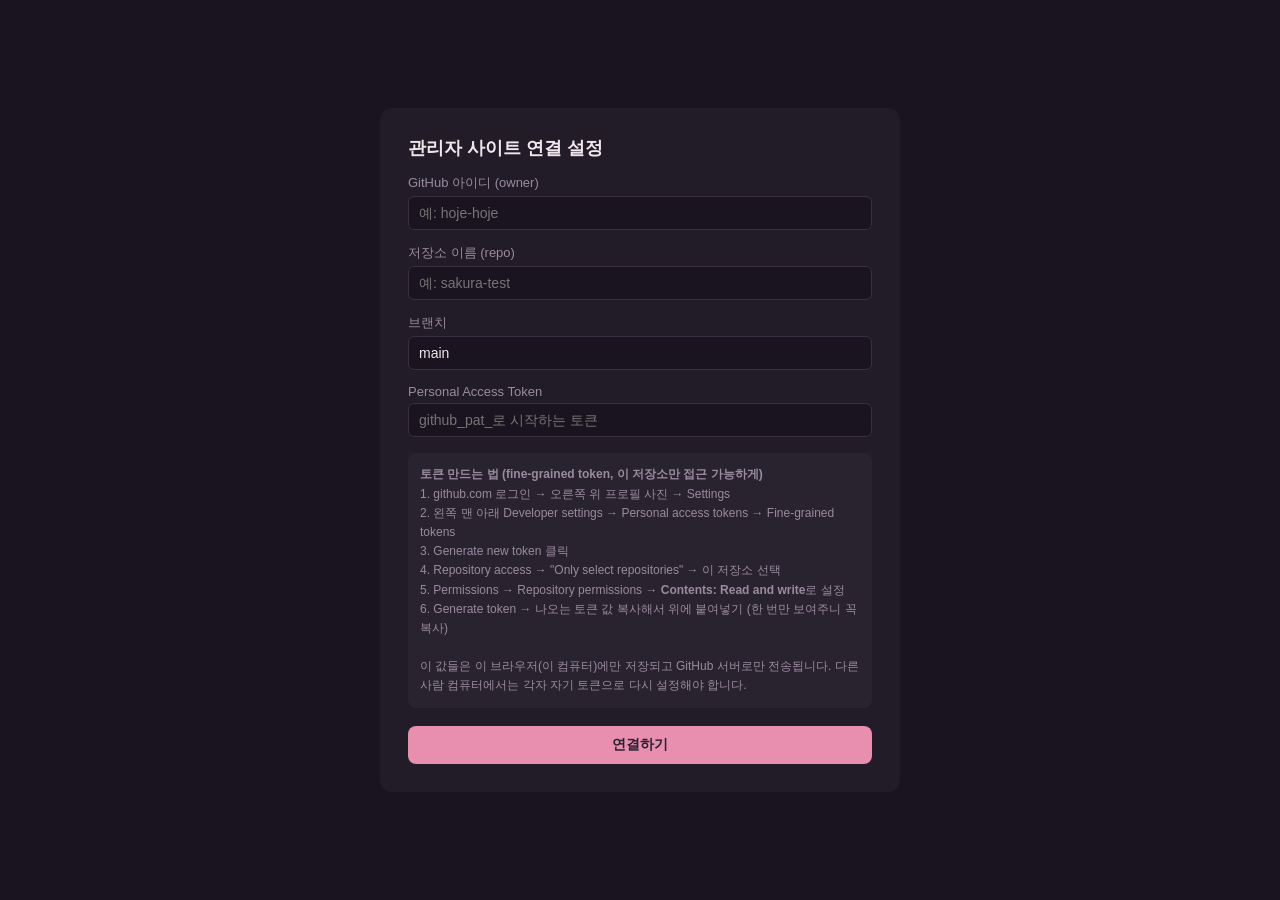
==== admin/index.html @ 134c0f97 "관리자 사이트 추가" ====
<!DOCTYPE html>
<html lang="ko">
<head>
<meta charset="UTF-8">
<meta name="viewport" content="width=device-width, initial-scale=1.0">
<title>관리자 - 벚꽃 내리는 시대에 결투를</title>
<style>
  :root {
    --bg: #1a1420;
    --panel: #221b28;
    --border: #3a2e42;
    --accent: #e88fb0;
    --text: #f0e6ec;
    --muted: #9a8ba0;
    --green: #7dd88f;
    --red: #e88f8f;
  }
  * { box-sizing: border-box; }
  body {
    margin: 0;
    background: var(--bg);
    color: var(--text);
    font-family: "Pretendard", "Noto Sans KR", sans-serif;
    height: 100vh;
    overflow: hidden;
  }
  a { color: var(--accent); }

  /* ---------- 설정 화면 ---------- */
  #setup-screen {
    height: 100%;
    display: flex;
    align-items: center;
    justify-content: center;
    padding: 20px;
  }
  #setup-screen.hidden { display: none; }
  .setup-box {
    background: var(--panel);
    border-radius: 12px;
    padding: 28px;
    max-width: 520px;
    width: 100%;
  }
  .setup-box h1 { margin-top: 0; font-size: 18px; }
  .setup-box label { display: block; font-size: 13px; color: var(--muted); margin: 14px 0 4px; }
  .setup-box input {
    width: 100%;
    padding: 8px 10px;
    background: var(--bg);
    border: 1px solid var(--border);
    border-radius: 6px;
    color: var(--text);
    font-size: 14px;
  }
  .setup-box .help {
    font-size: 12px;
    color: var(--muted);
    margin-top: 16px;
    line-height: 1.6;
    background: rgba(255,255,255,0.03);
    padding: 12px;
    border-radius: 8px;
  }
  .setup-box button {
    margin-top: 18px;
    width: 100%;
    background: var(--accent);
    color: #2a2130;
    border: none;
    border-radius: 8px;
    padding: 10px;
    font-weight: bold;
    font-size: 14px;
    cursor: pointer;
  }

  /* ---------- 메인 화면 ---------- */
  #main-screen { display: none; height: 100%; }
  #main-screen.active { display: flex; }

  #sidebar {
    width: 260px;
    flex-shrink: 0;
    background: var(--panel);
    border-right: 1px solid var(--border);
    overflow-y: auto;
    padding: 16px 0;
  }
  #sidebar h1 {
    font-size: 14px;
    padding: 0 16px 12px;
    margin: 0;
    border-bottom: 1px solid var(--border);
    margin-bottom: 8px;
    display: flex;
    justify-content: space-between;
    align-items: center;
  }
  #sidebar h1 .settings-link { font-size: 11px; color: var(--muted); cursor: pointer; text-decoration: underline; }
  .group-title {
    font-size: 12px;
    color: var(--muted);
    padding: 12px 16px 4px;
    text-transform: uppercase;
    letter-spacing: 0.05em;
  }
  .file-item {
    padding: 8px 16px;
    cursor: pointer;
    font-size: 14px;
    border-left: 3px solid transparent;
  }
  .file-item:hover { background: rgba(232,143,176,0.08); }
  .file-item.active {
    border-left-color: var(--accent);
    background: rgba(232,143,176,0.15);
    color: var(--accent);
  }
  .file-item.dirty::after { content: " ●"; color: var(--accent); }

  #main {
    flex: 1;
    display: flex;
    flex-direction: column;
    overflow: hidden;
  }
  #main-header {
    padding: 10px 20px;
    border-bottom: 1px solid var(--border);
    display: flex;
    align-items: center;
    gap: 12px;
    flex-shrink: 0;
  }
  #main-header .path { font-size: 14px; color: var(--muted); flex-shrink: 0; }
  #commit-msg {
    flex: 1;
    padding: 6px 10px;
    background: var(--bg);
    border: 1px solid var(--border);
    border-radius: 6px;
    color: var(--text);
    font-size: 13px;
  }
  #save-btn {
    background: var(--accent);
    color: #2a2130;
    border: none;
    border-radius: 6px;
    padding: 8px 16px;
    font-weight: bold;
    font-size: 13px;
    cursor: pointer;
    white-space: nowrap;
  }
  #save-btn:disabled { opacity: 0.4; cursor: not-allowed; }
  #status {
    font-size: 12px;
    padding: 6px 20px;
    flex-shrink: 0;
  }
  #status.saving { color: var(--muted); }
  #status.success { color: var(--green); }
  #status.error { color: var(--red); }

  #editor {
    flex: 1;
    width: 100%;
    background: var(--bg);
    color: var(--text);
    border: none;
    outline: none;
    resize: none;
    font-family: "Consolas", "Monaco", monospace;
    font-size: 13px;
    line-height: 1.6;
    padding: 20px;
  }
  #empty-state {
    display: flex;
    align-items: center;
    justify-content: center;
    height: 100%;
    color: var(--muted);
  }
</style>
</head>
<body>

<!-- ============ 설정 화면 ============ -->
<div id="setup-screen">
  <div class="setup-box">
    <h1>관리자 사이트 연결 설정</h1>
    <label>GitHub 아이디 (owner)</label>
    <input type="text" id="input-owner" placeholder="예: hoje-hoje">
    <label>저장소 이름 (repo)</label>
    <input type="text" id="input-repo" placeholder="예: sakura-test">
    <label>브랜치</label>
    <input type="text" id="input-branch" placeholder="main" value="main">
    <label>Personal Access Token</label>
    <input type="password" id="input-token" placeholder="github_pat_로 시작하는 토큰">
    <div class="help">
      <b>토큰 만드는 법 (fine-grained token, 이 저장소만 접근 가능하게)</b><br>
      1. github.com 로그인 → 오른쪽 위 프로필 사진 → Settings<br>
      2. 왼쪽 맨 아래 Developer settings → Personal access tokens → Fine-grained tokens<br>
      3. Generate new token 클릭<br>
      4. Repository access → "Only select repositories" → 이 저장소 선택<br>
      5. Permissions → Repository permissions → <b>Contents: Read and write</b>로 설정<br>
      6. Generate token → 나오는 토큰 값 복사해서 위에 붙여넣기 (한 번만 보여주니 꼭 복사)<br><br>
      이 값들은 이 브라우저(이 컴퓨터)에만 저장되고 GitHub 서버로만 전송됩니다.
      다른 사람 컴퓨터에서는 각자 자기 토큰으로 다시 설정해야 합니다.
    </div>
    <button id="connect-btn">연결하기</button>
  </div>
</div>

<!-- ============ 메인 화면 ============ -->
<div id="main-screen">
  <div id="sidebar">
    <h1><span>파일 목록</span><span class="settings-link" id="settings-link">설정 변경</span></h1>
    <div id="file-list"></div>
  </div>
  <div id="main">
    <div id="main-header" style="display:none;">
      <span class="path" id="current-path"></span>
      <input type="text" id="commit-msg" placeholder="커밋 메시지 (예: 여신 데이터 수정)">
      <button id="save-btn">GitHub에 저장</button>
    </div>
    <div id="status"></div>
    <div id="code-container">
      <div id="empty-state">왼쪽에서 파일을 선택하세요</div>
    </div>
  </div>
</div>

<script>
  // ============================================
  // 설정 (localStorage에 저장)
  // ============================================
  let CONFIG = JSON.parse(localStorage.getItem("sakura_admin_config") || "{}");
  let filesManifest = [];
  let currentFile = null; // { path, label, group, sha, content }
  let isDirty = false;

  function saveConfig() {
    localStorage.setItem("sakura_admin_config", JSON.stringify(CONFIG));
  }

  function showSetup() {
    document.getElementById("setup-screen").classList.remove("hidden");
    document.getElementById("main-screen").classList.remove("active");
    document.getElementById("input-owner").value = CONFIG.owner || "";
    document.getElementById("input-repo").value = CONFIG.repo || "";
    document.getElementById("input-branch").value = CONFIG.branch || "main";
    document.getElementById("input-token").value = CONFIG.token || "";
  }

  function showMain() {
    document.getElementById("setup-screen").classList.add("hidden");
    document.getElementById("main-screen").classList.add("active");
    loadManifest();
  }

  document.getElementById("connect-btn").onclick = () => {
    CONFIG = {
      owner: document.getElementById("input-owner").value.trim(),
      repo: document.getElementById("input-repo").value.trim(),
      branch: document.getElementById("input-branch").value.trim() || "main",
      token: document.getElementById("input-token").value.trim(),
    };
    if (!CONFIG.owner || !CONFIG.repo || !CONFIG.token) {
      alert("아이디, 저장소 이름, 토큰을 모두 입력하세요.");
      return;
    }
    saveConfig();
    showMain();
  };

  document.getElementById("settings-link").onclick = showSetup;

  // ============================================
  // GitHub API 유틸
  // ============================================
  function apiUrl(path) {
    return `https://api.github.com/repos/${CONFIG.owner}/${CONFIG.repo}/contents/${path}?ref=${CONFIG.branch}`;
  }

  function b64EncodeUnicode(str) {
    return btoa(
      encodeURIComponent(str).replace(/%([0-9A-F]{2})/g, (match, p1) =>
        String.fromCharCode("0x" + p1)
      )
    );
  }
  function b64DecodeUnicode(str) {
    return decodeURIComponent(
      atob(str)
        .split("")
        .map((c) => "%" + ("00" + c.charCodeAt(0).toString(16)).slice(-2))
        .join("")
    );
  }

  async function fetchFile(path) {
    const res = await fetch(apiUrl(path), {
      headers: { Authorization: `token ${CONFIG.token}` },
    });
    if (!res.ok) {
      const body = await res.text();
      throw new Error(`불러오기 실패 (${res.status}): ${body}`);
    }
    const data = await res.json();
    return { content: b64DecodeUnicode(data.content), sha: data.sha };
  }

  async function saveFile(path, content, sha, message) {
    const res = await fetch(apiUrl(path).split("?")[0], {
      method: "PUT",
      headers: {
        Authorization: `token ${CONFIG.token}`,
        "Content-Type": "application/json",
      },
      body: JSON.stringify({
        message: message || `관리자 사이트에서 수정: ${path}`,
        content: b64EncodeUnicode(content),
        sha,
        branch: CONFIG.branch,
      }),
    });
    if (!res.ok) {
      const body = await res.text();
      throw new Error(`저장 실패 (${res.status}): ${body}`);
    }
    return await res.json();
  }

  // ============================================
  // 매니페스트 & 파일 목록
  // ============================================
  async function loadManifest() {
    try {
      // viewer 폴더의 files.json을 그대로 재사용 (경로: 저장소 루트 기준 상대경로)
      const res = await fetch("../viewer/files.json");
      const raw = await res.json();
      filesManifest = raw.map((f) => ({
        path: f.path.replace(/^\.\.\//, ""), // "../js/main.js" -> "js/main.js"
        label: f.label,
        group: f.group,
      }));
      renderSidebar();
    } catch (e) {
      document.getElementById("file-list").innerHTML =
        '<div style="padding:16px;color:var(--red);font-size:13px;">파일 목록(../viewer/files.json)을 불러오지 못했습니다.</div>';
    }
  }

  function renderSidebar() {
    const listEl = document.getElementById("file-list");
    listEl.innerHTML = "";
    const groups = {};
    filesManifest.forEach((f) => {
      if (!groups[f.group]) groups[f.group] = [];
      groups[f.group].push(f);
    });
    Object.keys(groups).forEach((groupName) => {
      const title = document.createElement("div");
      title.className = "group-title";
      title.textContent = groupName;
      listEl.appendChild(title);
      groups[groupName].forEach((f) => {
        const item = document.createElement("div");
        item.className = "file-item";
        item.textContent = f.label;
        item.dataset.path = f.path;
        item.onclick = () => openFile(f);
        listEl.appendChild(item);
      });
    });
  }

  // ============================================
  // 파일 열기 / 편집 / 저장
  // ============================================
  async function openFile(fileInfo) {
    if (isDirty && !confirm("저장하지 않은 변경사항이 있습니다. 그냥 이동할까요?")) return;

    document.querySelectorAll(".file-item").forEach((el) => {
      el.classList.toggle("active", el.dataset.path === fileInfo.path);
    });
    document.getElementById("main-header").style.display = "flex";
    document.getElementById("current-path").textContent = fileInfo.path;
    document.getElementById("commit-msg").value = `${fileInfo.label} 수정`;
    setStatus("", "");

    const container = document.getElementById("code-container");
    container.innerHTML = '<div id="empty-state">불러오는 중...</div>';

    try {
      const { content, sha } = await fetchFile(fileInfo.path);
      currentFile = { ...fileInfo, sha, content };
      isDirty = false;

      container.innerHTML = "";
      const textarea = document.createElement("textarea");
      textarea.id = "editor";
      textarea.value = content;
      textarea.spellcheck = false;
      textarea.oninput = () => {
        isDirty = true;
        document.querySelector(`.file-item[data-path="${fileInfo.path}"]`).classList.add("dirty");
      };
      container.appendChild(textarea);
      document.getElementById("save-btn").disabled = false;
    } catch (e) {
      container.innerHTML = `<div id="empty-state" style="color:var(--red)">${e.message}</div>`;
    }
  }

  document.getElementById("save-btn").onclick = async () => {
    if (!currentFile) return;
    const newContent = document.getElementById("editor").value;
    const message = document.getElementById("commit-msg").value || `${currentFile.label} 수정`;
    setStatus("저장 중...", "saving");
    document.getElementById("save-btn").disabled = true;

    try {
      const result = await saveFile(currentFile.path, newContent, currentFile.sha, message);
      currentFile.sha = result.content.sha;
      currentFile.content = newContent;
      isDirty = false;
      document.querySelector(`.file-item[data-path="${currentFile.path}"]`).classList.remove("dirty");
      setStatus("저장 완료! 사이트 반영까지 1분 정도 걸릴 수 있습니다.", "success");
    } catch (e) {
      setStatus(e.message, "error");
    } finally {
      document.getElementById("save-btn").disabled = false;
    }
  };

  function setStatus(msg, type) {
    const el = document.getElementById("status");
    el.textContent = msg;
    el.className = type;
  }

  // ============================================
  // 시작
  // ============================================
  if (CONFIG.owner && CONFIG.repo && CONFIG.token) {
    showMain();
  } else {
    showSetup();
  }
</script>
</body>
</html>
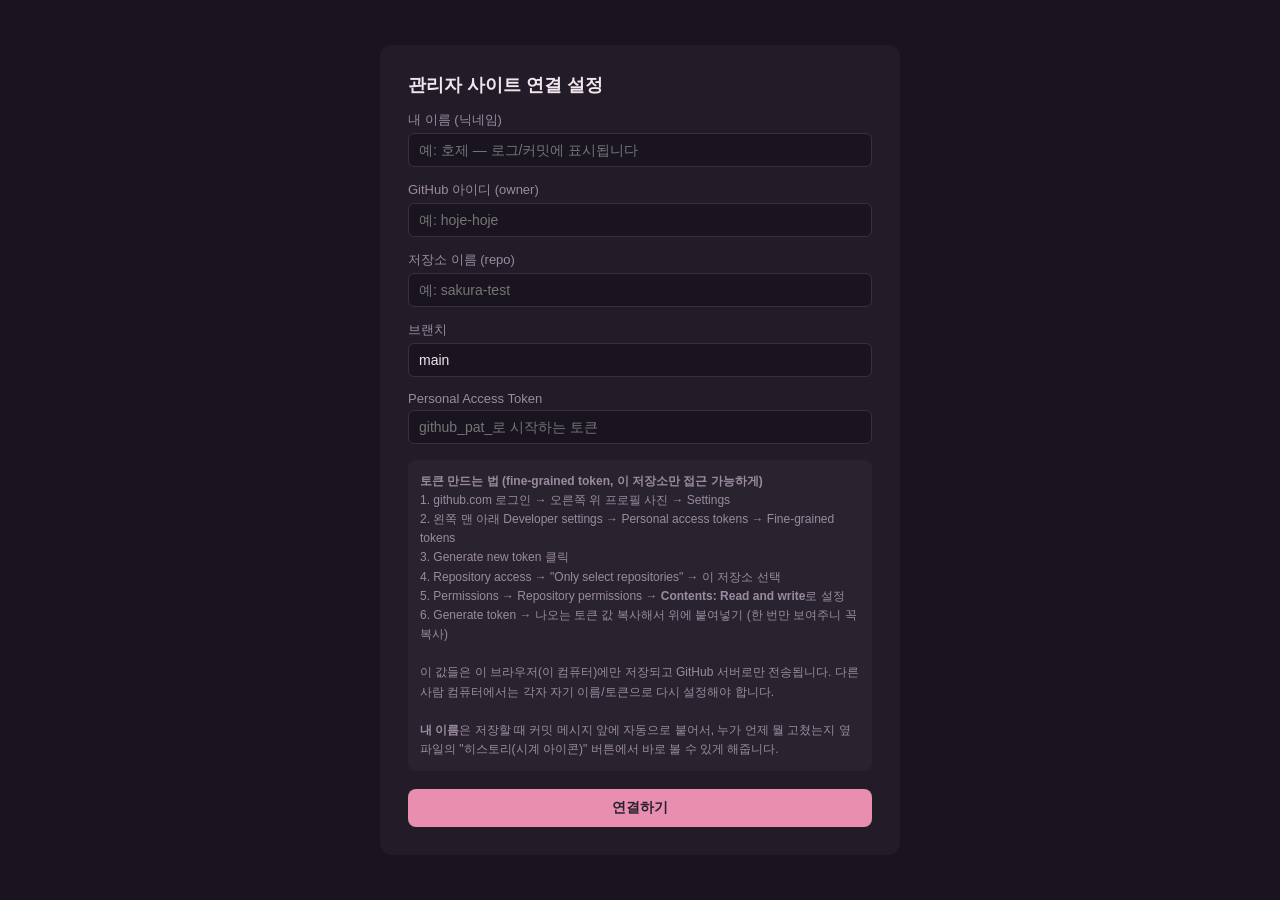
==== commit 0cded89f: "Update index.html" ====
--- a/admin/index.html
+++ b/admin/index.html
@@ -33,6 +33,7 @@
     align-items: center;
     justify-content: center;
     padding: 20px;
+    overflow-y: auto;
   }
   #setup-screen.hidden { display: none; }
   .setup-box {
@@ -130,7 +131,7 @@
     border-bottom: 1px solid var(--border);
     display: flex;
     align-items: center;
-    gap: 12px;
+    gap: 10px;
     flex-shrink: 0;
   }
   #main-header .path { font-size: 14px; color: var(--muted); flex-shrink: 0; }
@@ -155,6 +156,24 @@
     white-space: nowrap;
   }
   #save-btn:disabled { opacity: 0.4; cursor: not-allowed; }
+
+  #history-btn {
+    background: transparent;
+    color: var(--text);
+    border: 1px solid var(--border);
+    border-radius: 6px;
+    width: 34px;
+    height: 34px;
+    display: flex;
+    align-items: center;
+    justify-content: center;
+    cursor: pointer;
+    flex-shrink: 0;
+    font-size: 16px;
+  }
+  #history-btn:hover { border-color: var(--accent); color: var(--accent); }
+  #history-btn:disabled { opacity: 0.35; cursor: not-allowed; }
+
   #status {
     font-size: 12px;
     padding: 6px 20px;
@@ -164,9 +183,42 @@
   #status.success { color: var(--green); }
   #status.error { color: var(--red); }
 
+  #code-container {
+    flex: 1;
+    min-height: 0;
+    display: flex;
+    flex-direction: column;
+  }
+
+  #editor-wrap {
+    flex: 1;
+    min-height: 0;
+    display: flex;
+    overflow: hidden;
+  }
+
+  #line-numbers {
+    flex-shrink: 0;
+    width: 48px;
+    padding: 20px 8px 20px 0;
+    box-sizing: border-box;
+    background: var(--bg);
+    color: var(--muted);
+    font-family: "Consolas", "Monaco", monospace;
+    font-size: 13px;
+    line-height: 1.6;
+    text-align: right;
+    overflow: hidden;
+    user-select: none;
+    border-right: 1px solid var(--border);
+    white-space: pre;
+  }
+
   #editor {
     flex: 1;
     width: 100%;
+    height: 100%;
+    min-height: 0;
     background: var(--bg);
     color: var(--text);
     border: none;
@@ -176,6 +228,7 @@
     font-size: 13px;
     line-height: 1.6;
     padding: 20px;
+    box-sizing: border-box;
   }
   #empty-state {
     display: flex;
@@ -184,6 +237,112 @@
     height: 100%;
     color: var(--muted);
   }
+
+  /* ---------- 히스토리 모달 ---------- */
+  #history-overlay {
+    display: none;
+    position: fixed;
+    inset: 0;
+    background: rgba(0,0,0,0.55);
+    z-index: 100;
+    align-items: center;
+    justify-content: center;
+  }
+  #history-overlay.active { display: flex; }
+
+  #history-modal {
+    background: var(--panel);
+    border: 1px solid var(--border);
+    border-radius: 12px;
+    width: 560px;
+    max-width: 92vw;
+    max-height: 80vh;
+    display: flex;
+    flex-direction: column;
+    overflow: hidden;
+  }
+  #history-modal-header {
+    padding: 16px 18px;
+    border-bottom: 1px solid var(--border);
+    display: flex;
+    align-items: center;
+    justify-content: space-between;
+  }
+  #history-modal-header h2 {
+    margin: 0;
+    font-size: 15px;
+  }
+  #history-modal-header .path {
+    font-size: 12px;
+    color: var(--muted);
+    margin-top: 2px;
+  }
+  #history-close {
+    background: transparent;
+    border: none;
+    color: var(--muted);
+    font-size: 20px;
+    cursor: pointer;
+    line-height: 1;
+  }
+  #history-close:hover { color: var(--text); }
+
+  #history-list {
+    overflow-y: auto;
+    padding: 8px 0;
+  }
+  .history-item {
+    display: flex;
+    align-items: flex-start;
+    justify-content: space-between;
+    gap: 10px;
+    padding: 12px 18px;
+    border-bottom: 1px solid rgba(255,255,255,0.04);
+  }
+  .history-item:last-child { border-bottom: none; }
+  .history-item.current {
+    background: rgba(232,143,176,0.08);
+  }
+  .history-info { flex: 1; min-width: 0; }
+  .history-msg {
+    font-size: 13px;
+    color: var(--text);
+    word-break: break-word;
+  }
+  .history-meta {
+    font-size: 11px;
+    color: var(--muted);
+    margin-top: 4px;
+  }
+  .history-badge {
+    display: inline-block;
+    font-size: 10px;
+    color: var(--accent);
+    border: 1px solid var(--accent);
+    border-radius: 999px;
+    padding: 1px 8px;
+    margin-left: 6px;
+  }
+  .history-rollback-btn {
+    flex-shrink: 0;
+    background: transparent;
+    border: 1px solid var(--border);
+    color: var(--text);
+    border-radius: 6px;
+    padding: 6px 10px;
+    font-size: 12px;
+    cursor: pointer;
+    white-space: nowrap;
+  }
+  .history-rollback-btn:hover { border-color: var(--accent); color: var(--accent); }
+  .history-rollback-btn:disabled { opacity: 0.35; cursor: not-allowed; }
+
+  #history-loading, #history-empty {
+    padding: 24px 18px;
+    text-align: center;
+    color: var(--muted);
+    font-size: 13px;
+  }
 </style>
 </head>
 <body>
@@ -192,6 +351,8 @@
 <div id="setup-screen">
   <div class="setup-box">
     <h1>관리자 사이트 연결 설정</h1>
+    <label>내 이름 (닉네임)</label>
+    <input type="text" id="input-username" placeholder="예: 호제 — 로그/커밋에 표시됩니다">
     <label>GitHub 아이디 (owner)</label>
     <input type="text" id="input-owner" placeholder="예: hoje-hoje">
     <label>저장소 이름 (repo)</label>
@@ -209,7 +370,9 @@
       5. Permissions → Repository permissions → <b>Contents: Read and write</b>로 설정<br>
       6. Generate token → 나오는 토큰 값 복사해서 위에 붙여넣기 (한 번만 보여주니 꼭 복사)<br><br>
       이 값들은 이 브라우저(이 컴퓨터)에만 저장되고 GitHub 서버로만 전송됩니다.
-      다른 사람 컴퓨터에서는 각자 자기 토큰으로 다시 설정해야 합니다.
+      다른 사람 컴퓨터에서는 각자 자기 이름/토큰으로 다시 설정해야 합니다.<br><br>
+      <b>내 이름</b>은 저장할 때 커밋 메시지 앞에 자동으로 붙어서, 누가 언제 뭘 고쳤는지
+      옆 파일의 "히스토리(시계 아이콘)" 버튼에서 바로 볼 수 있게 해줍니다.
     </div>
     <button id="connect-btn">연결하기</button>
   </div>
@@ -224,7 +387,8 @@
   <div id="main">
     <div id="main-header" style="display:none;">
       <span class="path" id="current-path"></span>
-      <input type="text" id="commit-msg" placeholder="커밋 메시지 (예: 여신 데이터 수정)">
+      <input type="text" id="commit-msg" placeholder="이번에 어떤 부분을 고쳤는지 짧게 (예: 여신 이미지 경로 수정)">
+      <button id="history-btn" title="수정 기록 / 롤백">🕒</button>
       <button id="save-btn">GitHub에 저장</button>
     </div>
     <div id="status"></div>
@@ -234,6 +398,20 @@
   </div>
 </div>
 
+<!-- ============ 히스토리 모달 ============ -->
+<div id="history-overlay">
+  <div id="history-modal">
+    <div id="history-modal-header">
+      <div>
+        <h2>수정 기록</h2>
+        <div class="path" id="history-path"></div>
+      </div>
+      <button id="history-close">✕</button>
+    </div>
+    <div id="history-list"></div>
+  </div>
+</div>
+
 <script>
   // ============================================
   // 설정 (localStorage에 저장)
@@ -250,6 +428,7 @@
   function showSetup() {
     document.getElementById("setup-screen").classList.remove("hidden");
     document.getElementById("main-screen").classList.remove("active");
+    document.getElementById("input-username").value = CONFIG.userName || "";
     document.getElementById("input-owner").value = CONFIG.owner || "";
     document.getElementById("input-repo").value = CONFIG.repo || "";
     document.getElementById("input-branch").value = CONFIG.branch || "main";
@@ -264,13 +443,14 @@
 
   document.getElementById("connect-btn").onclick = () => {
     CONFIG = {
+      userName: document.getElementById("input-username").value.trim(),
       owner: document.getElementById("input-owner").value.trim(),
       repo: document.getElementById("input-repo").value.trim(),
       branch: document.getElementById("input-branch").value.trim() || "main",
       token: document.getElementById("input-token").value.trim(),
     };
-    if (!CONFIG.owner || !CONFIG.repo || !CONFIG.token) {
-      alert("아이디, 저장소 이름, 토큰을 모두 입력하세요.");
+    if (!CONFIG.userName || !CONFIG.owner || !CONFIG.repo || !CONFIG.token) {
+      alert("이름, 아이디, 저장소 이름, 토큰을 모두 입력하세요.");
       return;
     }
     saveConfig();
@@ -302,8 +482,9 @@
     );
   }
 
-  async function fetchFile(path) {
-    const res = await fetch(apiUrl(path), {
+  async function fetchFile(path, ref) {
+    const url = `https://api.github.com/repos/${CONFIG.owner}/${CONFIG.repo}/contents/${path}?ref=${ref || CONFIG.branch}`;
+    const res = await fetch(url, {
       headers: { Authorization: `token ${CONFIG.token}` },
     });
     if (!res.ok) {
@@ -335,16 +516,28 @@
     return await res.json();
   }
 
+  // 특정 파일의 커밋 히스토리 (최신순, 최대 30개)
+  async function fetchFileHistory(path) {
+    const url = `https://api.github.com/repos/${CONFIG.owner}/${CONFIG.repo}/commits?path=${encodeURIComponent(path)}&sha=${CONFIG.branch}&per_page=30`;
+    const res = await fetch(url, {
+      headers: { Authorization: `token ${CONFIG.token}` },
+    });
+    if (!res.ok) {
+      const body = await res.text();
+      throw new Error(`기록 불러오기 실패 (${res.status}): ${body}`);
+    }
+    return await res.json();
+  }
+
   // ============================================
   // 매니페스트 & 파일 목록
   // ============================================
   async function loadManifest() {
     try {
-      // viewer 폴더의 files.json을 그대로 재사용 (경로: 저장소 루트 기준 상대경로)
       const res = await fetch("../viewer/files.json");
       const raw = await res.json();
       filesManifest = raw.map((f) => ({
-        path: f.path.replace(/^\.\.\//, ""), // "../js/main.js" -> "js/main.js"
+        path: f.path.replace(/^\.\.\//, ""),
         label: f.label,
         group: f.group,
       }));
@@ -390,7 +583,8 @@
     });
     document.getElementById("main-header").style.display = "flex";
     document.getElementById("current-path").textContent = fileInfo.path;
-    document.getElementById("commit-msg").value = `${fileInfo.label} 수정`;
+    document.getElementById("commit-msg").value = "";
+    document.getElementById("history-btn").disabled = true;
     setStatus("", "");
 
     const container = document.getElementById("code-container");
@@ -402,16 +596,41 @@
       isDirty = false;
 
       container.innerHTML = "";
+
+      const wrap = document.createElement("div");
+      wrap.id = "editor-wrap";
+
+      const lineNumbers = document.createElement("div");
+      lineNumbers.id = "line-numbers";
+
       const textarea = document.createElement("textarea");
       textarea.id = "editor";
       textarea.value = content;
       textarea.spellcheck = false;
+
+      function updateLineNumbers() {
+        const lineCount = textarea.value.split("\n").length;
+        let nums = "";
+        for (let i = 1; i <= lineCount; i++) nums += i + "\n";
+        lineNumbers.textContent = nums;
+      }
+
       textarea.oninput = () => {
         isDirty = true;
         document.querySelector(`.file-item[data-path="${fileInfo.path}"]`).classList.add("dirty");
+        updateLineNumbers();
       };
-      container.appendChild(textarea);
+      textarea.onscroll = () => {
+        lineNumbers.scrollTop = textarea.scrollTop;
+      };
+
+      wrap.appendChild(lineNumbers);
+      wrap.appendChild(textarea);
+      container.appendChild(wrap);
+      updateLineNumbers();
+
       document.getElementById("save-btn").disabled = false;
+      document.getElementById("history-btn").disabled = false;
     } catch (e) {
       container.innerHTML = `<div id="empty-state" style="color:var(--red)">${e.message}</div>`;
     }
@@ -420,7 +639,13 @@
   document.getElementById("save-btn").onclick = async () => {
     if (!currentFile) return;
     const newContent = document.getElementById("editor").value;
-    const message = document.getElementById("commit-msg").value || `${currentFile.label} 수정`;
+    const summary = document.getElementById("commit-msg").value.trim();
+    if (!summary) {
+      alert("이번에 어떤 부분을 고쳤는지 짧게 적어주세요. (히스토리에 표시됩니다)");
+      return;
+    }
+    const message = `[${CONFIG.userName}] ${summary}`;
+
     setStatus("저장 중...", "saving");
     document.getElementById("save-btn").disabled = true;
 
@@ -430,6 +655,7 @@
       currentFile.content = newContent;
       isDirty = false;
       document.querySelector(`.file-item[data-path="${currentFile.path}"]`).classList.remove("dirty");
+      document.getElementById("commit-msg").value = "";
       setStatus("저장 완료! 사이트 반영까지 1분 정도 걸릴 수 있습니다.", "success");
     } catch (e) {
       setStatus(e.message, "error");
@@ -445,9 +671,131 @@
   }
 
   // ============================================
+  // 히스토리 / 롤백
+  // ============================================
+  const historyOverlay = document.getElementById("history-overlay");
+  const historyList = document.getElementById("history-list");
+
+  document.getElementById("history-btn").onclick = openHistory;
+  document.getElementById("history-close").onclick = closeHistory;
+  historyOverlay.addEventListener("click", (e) => {
+    if (e.target === historyOverlay) closeHistory();
+  });
+
+  function closeHistory() {
+    historyOverlay.classList.remove("active");
+  }
+
+  function formatDate(iso) {
+    const d = new Date(iso);
+    return d.toLocaleString("ko-KR", {
+      year: "numeric", month: "2-digit", day: "2-digit",
+      hour: "2-digit", minute: "2-digit",
+    });
+  }
+
+  async function openHistory() {
+    if (!currentFile) return;
+    document.getElementById("history-path").textContent = currentFile.path;
+    historyList.innerHTML = '<div id="history-loading">불러오는 중...</div>';
+    historyOverlay.classList.add("active");
+
+    try {
+      const commits = await fetchFileHistory(currentFile.path);
+      if (!commits || commits.length === 0) {
+        historyList.innerHTML = '<div id="history-empty">아직 이 파일의 수정 기록이 없습니다.</div>';
+        return;
+      }
+      historyList.innerHTML = "";
+      commits.forEach((c, idx) => {
+        const item = document.createElement("div");
+        item.className = "history-item" + (idx === 0 ? " current" : "");
+
+        const author = (c.commit && c.commit.author && c.commit.author.name) || "알 수 없음";
+        const date = (c.commit && c.commit.author && c.commit.author.date) || c.commit.committer.date;
+        const fullMsg = (c.commit && c.commit.message) || "";
+        const firstLine = fullMsg.split("\n")[0];
+
+        item.innerHTML = `
+          <div class="history-info">
+            <div class="history-msg">${escapeHtml(firstLine)}${idx === 0 ? '<span class="history-badge">현재</span>' : ""}</div>
+            <div class="history-meta">${escapeHtml(author)} · ${formatDate(date)} · ${c.sha.slice(0, 7)}</div>
+          </div>
+        `;
+
+        if (idx !== 0) {
+          const btn = document.createElement("button");
+          btn.className = "history-rollback-btn";
+          btn.textContent = "이 시점으로 롤백";
+          btn.onclick = () => rollbackTo(c.sha, firstLine, author);
+          item.appendChild(btn);
+        }
+
+        historyList.appendChild(item);
+      });
+    } catch (e) {
+      historyList.innerHTML = `<div id="history-empty" style="color:var(--red)">${escapeHtml(e.message)}</div>`;
+    }
+  }
+
+  async function rollbackTo(commitSha, commitMsg, author) {
+    if (!currentFile) return;
+    const ok = confirm(
+      `"${commitMsg}" (${author}) 시점의 내용으로 되돌릴까요?\n` +
+      `지금 편집기에 저장하지 않은 내용이 있다면 사라집니다.\n` +
+      `되돌리는 것도 하나의 새 커밋으로 기록되니, 필요하면 다시 이 화면에서 되돌릴 수 있습니다.`
+    );
+    if (!ok) return;
+
+    const btns = historyList.querySelectorAll(".history-rollback-btn");
+    btns.forEach((b) => (b.disabled = true));
+
+    try {
+      // 1) 해당 커밋 시점의 파일 내용 가져오기
+      const old = await fetchFile(currentFile.path, commitSha);
+
+      // 2) 지금 파일의 최신 sha를 다시 확인 (그 사이 다른 사람이 저장했을 수 있으므로)
+      const latest = await fetchFile(currentFile.path);
+
+      const message = `[${CONFIG.userName}] 롤백: "${commitMsg}" 시점으로 되돌림 (${commitSha.slice(0, 7)})`;
+      const result = await saveFile(currentFile.path, old.content, latest.sha, message);
+
+      // 3) 에디터에도 반영
+      currentFile.sha = result.content.sha;
+      currentFile.content = old.content;
+      isDirty = false;
+      const textarea = document.getElementById("editor");
+      if (textarea) {
+        textarea.value = old.content;
+        const lineNumbers = document.getElementById("line-numbers");
+        if (lineNumbers) {
+          const lineCount = old.content.split("\n").length;
+          let nums = "";
+          for (let i = 1; i <= lineCount; i++) nums += i + "\n";
+          lineNumbers.textContent = nums;
+        }
+      }
+      const dirtyEl = document.querySelector(`.file-item[data-path="${currentFile.path}"]`);
+      if (dirtyEl) dirtyEl.classList.remove("dirty");
+
+      closeHistory();
+      setStatus("롤백 완료! 사이트 반영까지 1분 정도 걸릴 수 있습니다.", "success");
+    } catch (e) {
+      alert("롤백 실패: " + e.message);
+      btns.forEach((b) => (b.disabled = false));
+    }
+  }
+
+  function escapeHtml(str) {
+    const div = document.createElement("div");
+    div.textContent = str;
+    return div.innerHTML;
+  }
+
+  // ============================================
   // 시작
   // ============================================
-  if (CONFIG.owner && CONFIG.repo && CONFIG.token) {
+  if (CONFIG.userName && CONFIG.owner && CONFIG.repo && CONFIG.token) {
     showMain();
   } else {
     showSetup();
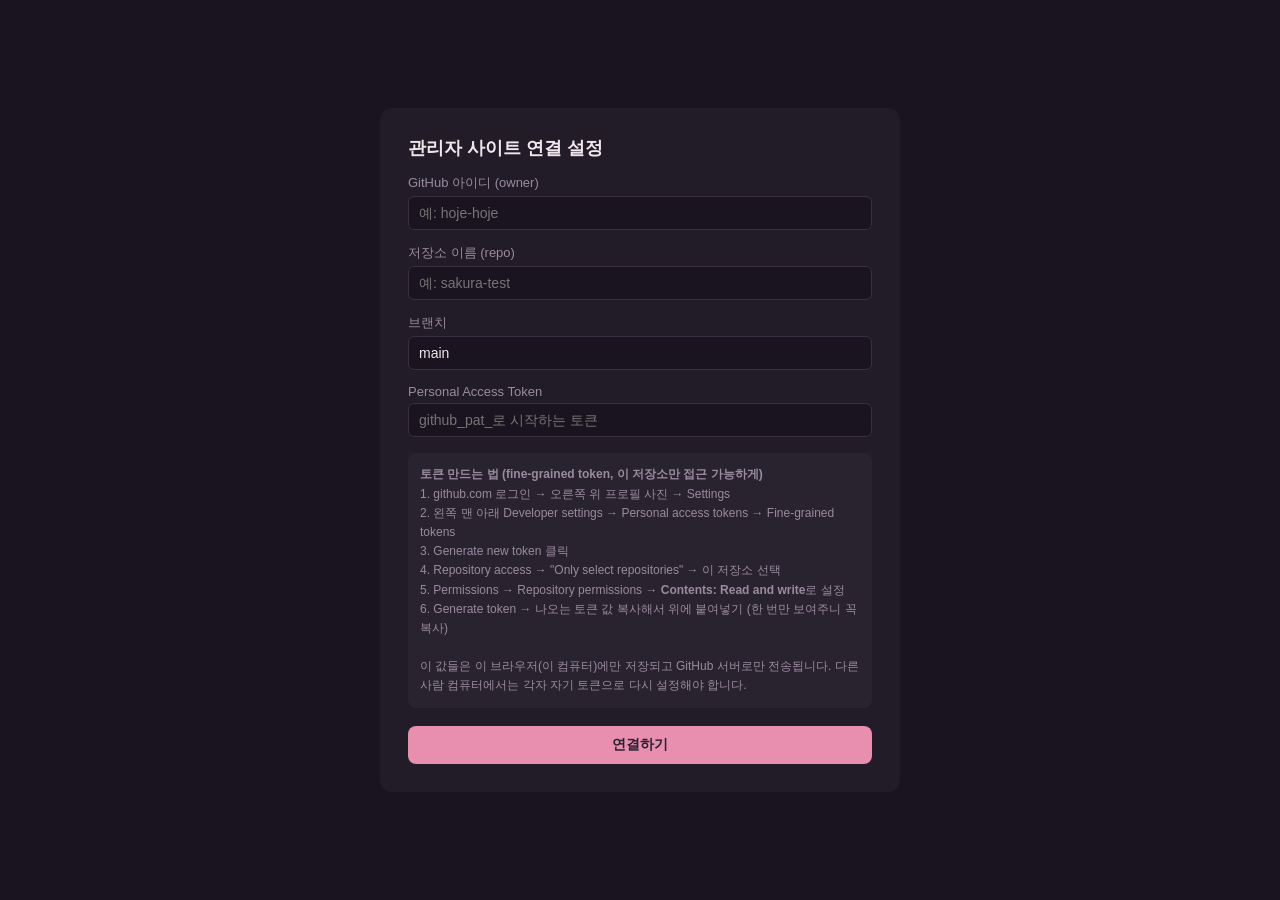
==== commit 8d608aed: "Rename index v2.html to index.html" ====
--- a/admin/index.html
+++ b/admin/index.html
@@ -33,7 +33,6 @@
     align-items: center;
     justify-content: center;
     padding: 20px;
-    overflow-y: auto;
   }
   #setup-screen.hidden { display: none; }
   .setup-box {
@@ -131,7 +130,7 @@
     border-bottom: 1px solid var(--border);
     display: flex;
     align-items: center;
-    gap: 10px;
+    gap: 12px;
     flex-shrink: 0;
   }
   #main-header .path { font-size: 14px; color: var(--muted); flex-shrink: 0; }
@@ -156,24 +155,6 @@
     white-space: nowrap;
   }
   #save-btn:disabled { opacity: 0.4; cursor: not-allowed; }
-
-  #history-btn {
-    background: transparent;
-    color: var(--text);
-    border: 1px solid var(--border);
-    border-radius: 6px;
-    width: 34px;
-    height: 34px;
-    display: flex;
-    align-items: center;
-    justify-content: center;
-    cursor: pointer;
-    flex-shrink: 0;
-    font-size: 16px;
-  }
-  #history-btn:hover { border-color: var(--accent); color: var(--accent); }
-  #history-btn:disabled { opacity: 0.35; cursor: not-allowed; }
-
   #status {
     font-size: 12px;
     padding: 6px 20px;
@@ -237,112 +218,6 @@
     height: 100%;
     color: var(--muted);
   }
-
-  /* ---------- 히스토리 모달 ---------- */
-  #history-overlay {
-    display: none;
-    position: fixed;
-    inset: 0;
-    background: rgba(0,0,0,0.55);
-    z-index: 100;
-    align-items: center;
-    justify-content: center;
-  }
-  #history-overlay.active { display: flex; }
-
-  #history-modal {
-    background: var(--panel);
-    border: 1px solid var(--border);
-    border-radius: 12px;
-    width: 560px;
-    max-width: 92vw;
-    max-height: 80vh;
-    display: flex;
-    flex-direction: column;
-    overflow: hidden;
-  }
-  #history-modal-header {
-    padding: 16px 18px;
-    border-bottom: 1px solid var(--border);
-    display: flex;
-    align-items: center;
-    justify-content: space-between;
-  }
-  #history-modal-header h2 {
-    margin: 0;
-    font-size: 15px;
-  }
-  #history-modal-header .path {
-    font-size: 12px;
-    color: var(--muted);
-    margin-top: 2px;
-  }
-  #history-close {
-    background: transparent;
-    border: none;
-    color: var(--muted);
-    font-size: 20px;
-    cursor: pointer;
-    line-height: 1;
-  }
-  #history-close:hover { color: var(--text); }
-
-  #history-list {
-    overflow-y: auto;
-    padding: 8px 0;
-  }
-  .history-item {
-    display: flex;
-    align-items: flex-start;
-    justify-content: space-between;
-    gap: 10px;
-    padding: 12px 18px;
-    border-bottom: 1px solid rgba(255,255,255,0.04);
-  }
-  .history-item:last-child { border-bottom: none; }
-  .history-item.current {
-    background: rgba(232,143,176,0.08);
-  }
-  .history-info { flex: 1; min-width: 0; }
-  .history-msg {
-    font-size: 13px;
-    color: var(--text);
-    word-break: break-word;
-  }
-  .history-meta {
-    font-size: 11px;
-    color: var(--muted);
-    margin-top: 4px;
-  }
-  .history-badge {
-    display: inline-block;
-    font-size: 10px;
-    color: var(--accent);
-    border: 1px solid var(--accent);
-    border-radius: 999px;
-    padding: 1px 8px;
-    margin-left: 6px;
-  }
-  .history-rollback-btn {
-    flex-shrink: 0;
-    background: transparent;
-    border: 1px solid var(--border);
-    color: var(--text);
-    border-radius: 6px;
-    padding: 6px 10px;
-    font-size: 12px;
-    cursor: pointer;
-    white-space: nowrap;
-  }
-  .history-rollback-btn:hover { border-color: var(--accent); color: var(--accent); }
-  .history-rollback-btn:disabled { opacity: 0.35; cursor: not-allowed; }
-
-  #history-loading, #history-empty {
-    padding: 24px 18px;
-    text-align: center;
-    color: var(--muted);
-    font-size: 13px;
-  }
 </style>
 </head>
 <body>
@@ -351,8 +226,6 @@
 <div id="setup-screen">
   <div class="setup-box">
     <h1>관리자 사이트 연결 설정</h1>
-    <label>내 이름 (닉네임)</label>
-    <input type="text" id="input-username" placeholder="예: 호제 — 로그/커밋에 표시됩니다">
     <label>GitHub 아이디 (owner)</label>
     <input type="text" id="input-owner" placeholder="예: hoje-hoje">
     <label>저장소 이름 (repo)</label>
@@ -370,9 +243,7 @@
       5. Permissions → Repository permissions → <b>Contents: Read and write</b>로 설정<br>
       6. Generate token → 나오는 토큰 값 복사해서 위에 붙여넣기 (한 번만 보여주니 꼭 복사)<br><br>
       이 값들은 이 브라우저(이 컴퓨터)에만 저장되고 GitHub 서버로만 전송됩니다.
-      다른 사람 컴퓨터에서는 각자 자기 이름/토큰으로 다시 설정해야 합니다.<br><br>
-      <b>내 이름</b>은 저장할 때 커밋 메시지 앞에 자동으로 붙어서, 누가 언제 뭘 고쳤는지
-      옆 파일의 "히스토리(시계 아이콘)" 버튼에서 바로 볼 수 있게 해줍니다.
+      다른 사람 컴퓨터에서는 각자 자기 토큰으로 다시 설정해야 합니다.
     </div>
     <button id="connect-btn">연결하기</button>
   </div>
@@ -382,13 +253,13 @@
 <div id="main-screen">
   <div id="sidebar">
     <h1><span>파일 목록</span><span class="settings-link" id="settings-link">설정 변경</span></h1>
+    <div id="export-all-btn" style="padding:10px 16px;font-size:12px;color:var(--accent);cursor:pointer;text-decoration:underline;border-bottom:1px solid var(--border);margin-bottom:8px;">전체 코드 한번에 보기</div>
     <div id="file-list"></div>
   </div>
   <div id="main">
     <div id="main-header" style="display:none;">
       <span class="path" id="current-path"></span>
-      <input type="text" id="commit-msg" placeholder="이번에 어떤 부분을 고쳤는지 짧게 (예: 여신 이미지 경로 수정)">
-      <button id="history-btn" title="수정 기록 / 롤백">🕒</button>
+      <input type="text" id="commit-msg" placeholder="커밋 메시지 (예: 여신 데이터 수정)">
       <button id="save-btn">GitHub에 저장</button>
     </div>
     <div id="status"></div>
@@ -398,20 +269,6 @@
   </div>
 </div>
 
-<!-- ============ 히스토리 모달 ============ -->
-<div id="history-overlay">
-  <div id="history-modal">
-    <div id="history-modal-header">
-      <div>
-        <h2>수정 기록</h2>
-        <div class="path" id="history-path"></div>
-      </div>
-      <button id="history-close">✕</button>
-    </div>
-    <div id="history-list"></div>
-  </div>
-</div>
-
 <script>
   // ============================================
   // 설정 (localStorage에 저장)
@@ -428,7 +285,6 @@
   function showSetup() {
     document.getElementById("setup-screen").classList.remove("hidden");
     document.getElementById("main-screen").classList.remove("active");
-    document.getElementById("input-username").value = CONFIG.userName || "";
     document.getElementById("input-owner").value = CONFIG.owner || "";
     document.getElementById("input-repo").value = CONFIG.repo || "";
     document.getElementById("input-branch").value = CONFIG.branch || "main";
@@ -443,14 +299,13 @@
 
   document.getElementById("connect-btn").onclick = () => {
     CONFIG = {
-      userName: document.getElementById("input-username").value.trim(),
       owner: document.getElementById("input-owner").value.trim(),
       repo: document.getElementById("input-repo").value.trim(),
       branch: document.getElementById("input-branch").value.trim() || "main",
       token: document.getElementById("input-token").value.trim(),
     };
-    if (!CONFIG.userName || !CONFIG.owner || !CONFIG.repo || !CONFIG.token) {
-      alert("이름, 아이디, 저장소 이름, 토큰을 모두 입력하세요.");
+    if (!CONFIG.owner || !CONFIG.repo || !CONFIG.token) {
+      alert("아이디, 저장소 이름, 토큰을 모두 입력하세요.");
       return;
     }
     saveConfig();
@@ -458,6 +313,53 @@
   };
 
   document.getElementById("settings-link").onclick = showSetup;
+
+  document.getElementById("export-all-btn").onclick = exportAllCode;
+
+  async function exportAllCode() {
+    if (filesManifest.length === 0) {
+      alert("파일 목록을 아직 못 불러왔습니다. 잠시 후 다시 시도해주세요.");
+      return;
+    }
+    document.getElementById("main-header").style.display = "none";
+    document.querySelectorAll(".file-item").forEach((el) => el.classList.remove("active"));
+
+    const container = document.getElementById("code-container");
+    container.innerHTML = '<div id="empty-state">전체 파일 불러오는 중...</div>';
+
+    let combined = "";
+    for (const f of filesManifest) {
+      try {
+        const { content } = await fetchFile(f.path);
+        combined += `\n\n===== ${f.path} (${f.label}) =====\n\n` + content;
+      } catch (e) {
+        combined += `\n\n===== ${f.path} — 불러오기 실패: ${e.message} =====\n\n`;
+      }
+    }
+
+    container.innerHTML = `
+      <div style="padding:10px 20px;display:flex;gap:10px;align-items:center;border-bottom:1px solid var(--border);">
+        <button id="copy-all-btn" style="background:var(--accent);color:#2a2130;border:none;border-radius:6px;padding:8px 16px;font-weight:bold;cursor:pointer;">전체 복사</button>
+        <span style="font-size:12px;color:var(--muted);">아래 내용을 통째로 복사해서 채팅에 붙여넣으면 됩니다</span>
+      </div>
+    `;
+    const pre = document.createElement("textarea");
+    pre.readOnly = true;
+    pre.value = combined.trim();
+    pre.style.cssText =
+      "flex:1;width:100%;height:100%;background:var(--bg);color:var(--text);border:none;outline:none;resize:none;font-family:Consolas,Monaco,monospace;font-size:12px;line-height:1.5;padding:16px;box-sizing:border-box;";
+    container.appendChild(pre);
+
+    document.getElementById("copy-all-btn").onclick = () => {
+      pre.select();
+      navigator.clipboard.writeText(pre.value).then(() => {
+        document.getElementById("copy-all-btn").textContent = "복사됨!";
+        setTimeout(() => {
+          document.getElementById("copy-all-btn").textContent = "전체 복사";
+        }, 1500);
+      });
+    };
+  }
 
   // ============================================
   // GitHub API 유틸
@@ -482,9 +384,8 @@
     );
   }
 
-  async function fetchFile(path, ref) {
-    const url = `https://api.github.com/repos/${CONFIG.owner}/${CONFIG.repo}/contents/${path}?ref=${ref || CONFIG.branch}`;
-    const res = await fetch(url, {
+  async function fetchFile(path) {
+    const res = await fetch(apiUrl(path), {
       headers: { Authorization: `token ${CONFIG.token}` },
     });
     if (!res.ok) {
@@ -516,28 +417,16 @@
     return await res.json();
   }
 
-  // 특정 파일의 커밋 히스토리 (최신순, 최대 30개)
-  async function fetchFileHistory(path) {
-    const url = `https://api.github.com/repos/${CONFIG.owner}/${CONFIG.repo}/commits?path=${encodeURIComponent(path)}&sha=${CONFIG.branch}&per_page=30`;
-    const res = await fetch(url, {
-      headers: { Authorization: `token ${CONFIG.token}` },
-    });
-    if (!res.ok) {
-      const body = await res.text();
-      throw new Error(`기록 불러오기 실패 (${res.status}): ${body}`);
-    }
-    return await res.json();
-  }
-
   // ============================================
   // 매니페스트 & 파일 목록
   // ============================================
   async function loadManifest() {
     try {
+      // viewer 폴더의 files.json을 그대로 재사용 (경로: 저장소 루트 기준 상대경로)
       const res = await fetch("../viewer/files.json");
       const raw = await res.json();
       filesManifest = raw.map((f) => ({
-        path: f.path.replace(/^\.\.\//, ""),
+        path: f.path.replace(/^\.\.\//, ""), // "../js/main.js" -> "js/main.js"
         label: f.label,
         group: f.group,
       }));
@@ -583,8 +472,7 @@
     });
     document.getElementById("main-header").style.display = "flex";
     document.getElementById("current-path").textContent = fileInfo.path;
-    document.getElementById("commit-msg").value = "";
-    document.getElementById("history-btn").disabled = true;
+    document.getElementById("commit-msg").value = `${fileInfo.label} 수정`;
     setStatus("", "");
 
     const container = document.getElementById("code-container");
@@ -620,6 +508,7 @@
         document.querySelector(`.file-item[data-path="${fileInfo.path}"]`).classList.add("dirty");
         updateLineNumbers();
       };
+      // 텍스트 스크롤할 때 줄 번호도 같이 스크롤되게
       textarea.onscroll = () => {
         lineNumbers.scrollTop = textarea.scrollTop;
       };
@@ -630,7 +519,6 @@
       updateLineNumbers();
 
       document.getElementById("save-btn").disabled = false;
-      document.getElementById("history-btn").disabled = false;
     } catch (e) {
       container.innerHTML = `<div id="empty-state" style="color:var(--red)">${e.message}</div>`;
     }
@@ -639,13 +527,7 @@
   document.getElementById("save-btn").onclick = async () => {
     if (!currentFile) return;
     const newContent = document.getElementById("editor").value;
-    const summary = document.getElementById("commit-msg").value.trim();
-    if (!summary) {
-      alert("이번에 어떤 부분을 고쳤는지 짧게 적어주세요. (히스토리에 표시됩니다)");
-      return;
-    }
-    const message = `[${CONFIG.userName}] ${summary}`;
-
+    const message = document.getElementById("commit-msg").value || `${currentFile.label} 수정`;
     setStatus("저장 중...", "saving");
     document.getElementById("save-btn").disabled = true;
 
@@ -655,7 +537,6 @@
       currentFile.content = newContent;
       isDirty = false;
       document.querySelector(`.file-item[data-path="${currentFile.path}"]`).classList.remove("dirty");
-      document.getElementById("commit-msg").value = "";
       setStatus("저장 완료! 사이트 반영까지 1분 정도 걸릴 수 있습니다.", "success");
     } catch (e) {
       setStatus(e.message, "error");
@@ -671,131 +552,9 @@
   }
 
   // ============================================
-  // 히스토리 / 롤백
-  // ============================================
-  const historyOverlay = document.getElementById("history-overlay");
-  const historyList = document.getElementById("history-list");
-
-  document.getElementById("history-btn").onclick = openHistory;
-  document.getElementById("history-close").onclick = closeHistory;
-  historyOverlay.addEventListener("click", (e) => {
-    if (e.target === historyOverlay) closeHistory();
-  });
-
-  function closeHistory() {
-    historyOverlay.classList.remove("active");
-  }
-
-  function formatDate(iso) {
-    const d = new Date(iso);
-    return d.toLocaleString("ko-KR", {
-      year: "numeric", month: "2-digit", day: "2-digit",
-      hour: "2-digit", minute: "2-digit",
-    });
-  }
-
-  async function openHistory() {
-    if (!currentFile) return;
-    document.getElementById("history-path").textContent = currentFile.path;
-    historyList.innerHTML = '<div id="history-loading">불러오는 중...</div>';
-    historyOverlay.classList.add("active");
-
-    try {
-      const commits = await fetchFileHistory(currentFile.path);
-      if (!commits || commits.length === 0) {
-        historyList.innerHTML = '<div id="history-empty">아직 이 파일의 수정 기록이 없습니다.</div>';
-        return;
-      }
-      historyList.innerHTML = "";
-      commits.forEach((c, idx) => {
-        const item = document.createElement("div");
-        item.className = "history-item" + (idx === 0 ? " current" : "");
-
-        const author = (c.commit && c.commit.author && c.commit.author.name) || "알 수 없음";
-        const date = (c.commit && c.commit.author && c.commit.author.date) || c.commit.committer.date;
-        const fullMsg = (c.commit && c.commit.message) || "";
-        const firstLine = fullMsg.split("\n")[0];
-
-        item.innerHTML = `
-          <div class="history-info">
-            <div class="history-msg">${escapeHtml(firstLine)}${idx === 0 ? '<span class="history-badge">현재</span>' : ""}</div>
-            <div class="history-meta">${escapeHtml(author)} · ${formatDate(date)} · ${c.sha.slice(0, 7)}</div>
-          </div>
-        `;
-
-        if (idx !== 0) {
-          const btn = document.createElement("button");
-          btn.className = "history-rollback-btn";
-          btn.textContent = "이 시점으로 롤백";
-          btn.onclick = () => rollbackTo(c.sha, firstLine, author);
-          item.appendChild(btn);
-        }
-
-        historyList.appendChild(item);
-      });
-    } catch (e) {
-      historyList.innerHTML = `<div id="history-empty" style="color:var(--red)">${escapeHtml(e.message)}</div>`;
-    }
-  }
-
-  async function rollbackTo(commitSha, commitMsg, author) {
-    if (!currentFile) return;
-    const ok = confirm(
-      `"${commitMsg}" (${author}) 시점의 내용으로 되돌릴까요?\n` +
-      `지금 편집기에 저장하지 않은 내용이 있다면 사라집니다.\n` +
-      `되돌리는 것도 하나의 새 커밋으로 기록되니, 필요하면 다시 이 화면에서 되돌릴 수 있습니다.`
-    );
-    if (!ok) return;
-
-    const btns = historyList.querySelectorAll(".history-rollback-btn");
-    btns.forEach((b) => (b.disabled = true));
-
-    try {
-      // 1) 해당 커밋 시점의 파일 내용 가져오기
-      const old = await fetchFile(currentFile.path, commitSha);
-
-      // 2) 지금 파일의 최신 sha를 다시 확인 (그 사이 다른 사람이 저장했을 수 있으므로)
-      const latest = await fetchFile(currentFile.path);
-
-      const message = `[${CONFIG.userName}] 롤백: "${commitMsg}" 시점으로 되돌림 (${commitSha.slice(0, 7)})`;
-      const result = await saveFile(currentFile.path, old.content, latest.sha, message);
-
-      // 3) 에디터에도 반영
-      currentFile.sha = result.content.sha;
-      currentFile.content = old.content;
-      isDirty = false;
-      const textarea = document.getElementById("editor");
-      if (textarea) {
-        textarea.value = old.content;
-        const lineNumbers = document.getElementById("line-numbers");
-        if (lineNumbers) {
-          const lineCount = old.content.split("\n").length;
-          let nums = "";
-          for (let i = 1; i <= lineCount; i++) nums += i + "\n";
-          lineNumbers.textContent = nums;
-        }
-      }
-      const dirtyEl = document.querySelector(`.file-item[data-path="${currentFile.path}"]`);
-      if (dirtyEl) dirtyEl.classList.remove("dirty");
-
-      closeHistory();
-      setStatus("롤백 완료! 사이트 반영까지 1분 정도 걸릴 수 있습니다.", "success");
-    } catch (e) {
-      alert("롤백 실패: " + e.message);
-      btns.forEach((b) => (b.disabled = false));
-    }
-  }
-
-  function escapeHtml(str) {
-    const div = document.createElement("div");
-    div.textContent = str;
-    return div.innerHTML;
-  }
-
-  // ============================================
   // 시작
   // ============================================
-  if (CONFIG.userName && CONFIG.owner && CONFIG.repo && CONFIG.token) {
+  if (CONFIG.owner && CONFIG.repo && CONFIG.token) {
     showMain();
   } else {
     showSetup();
